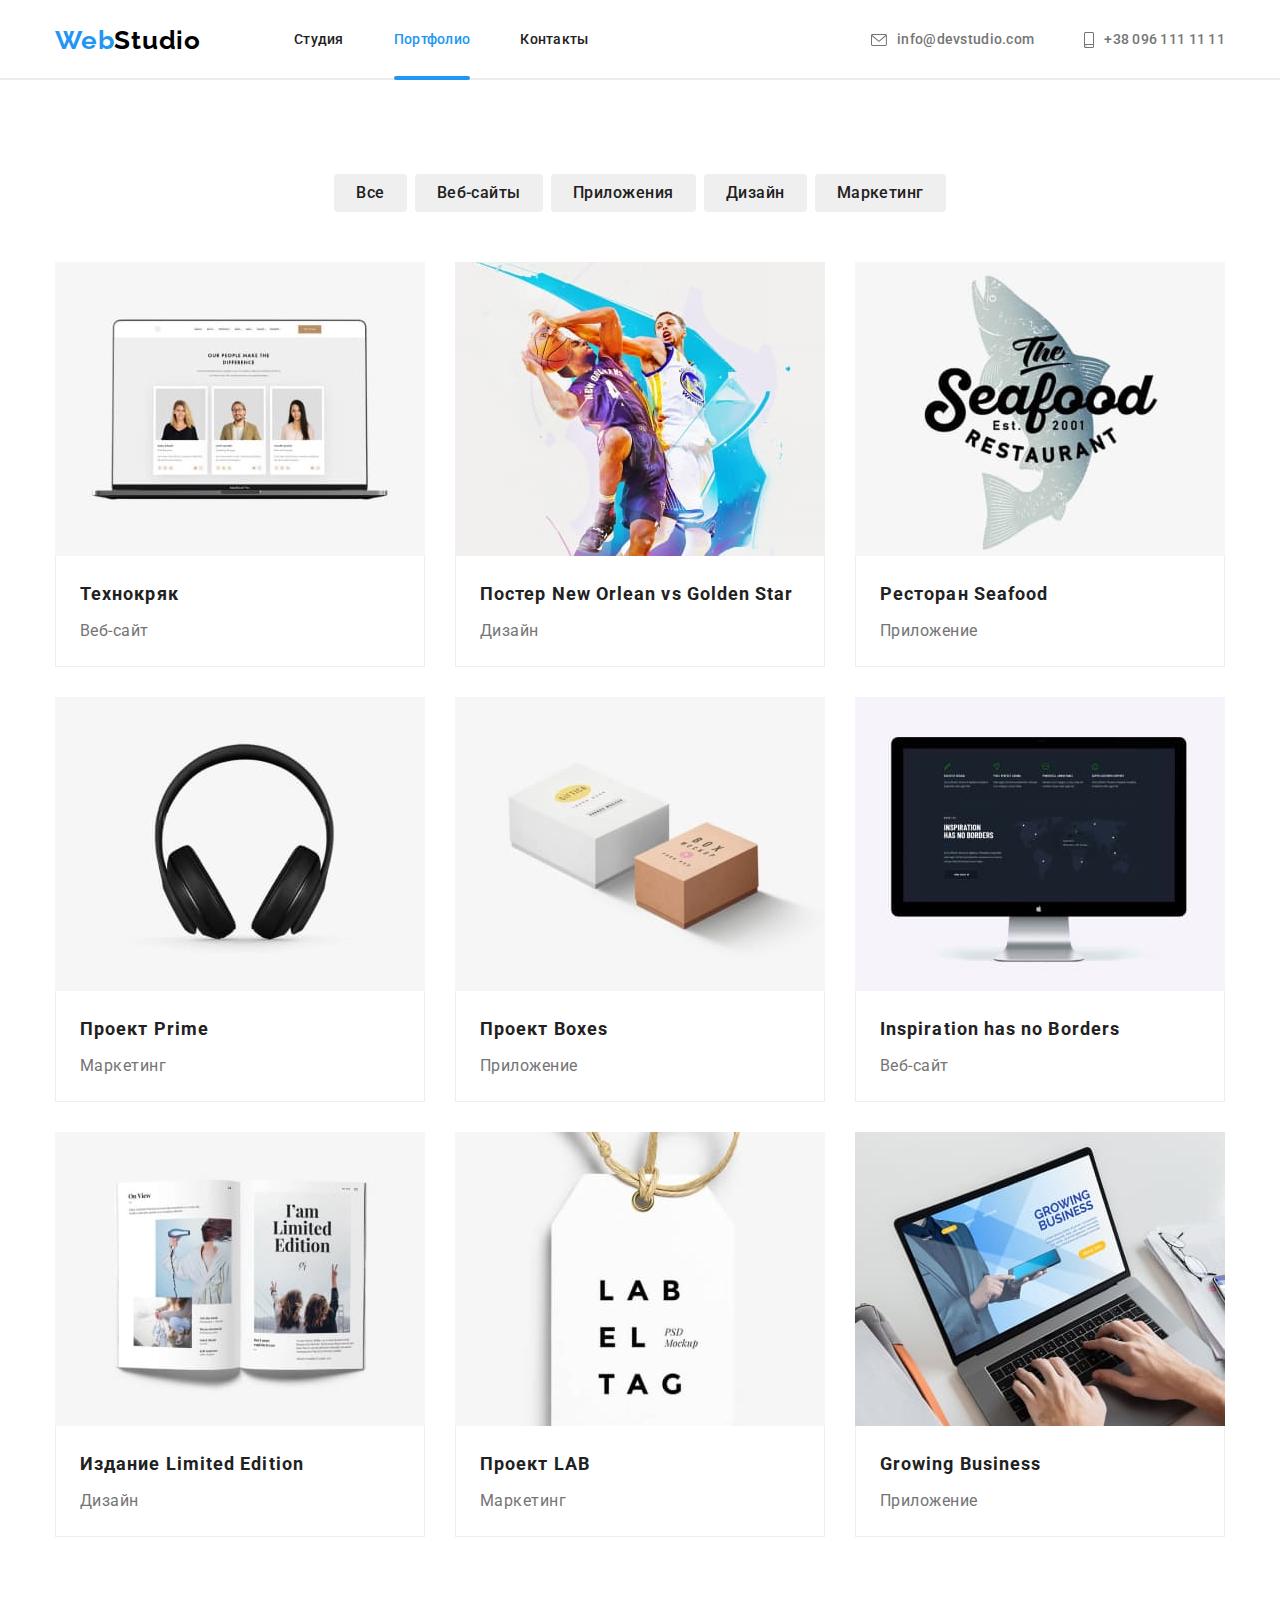
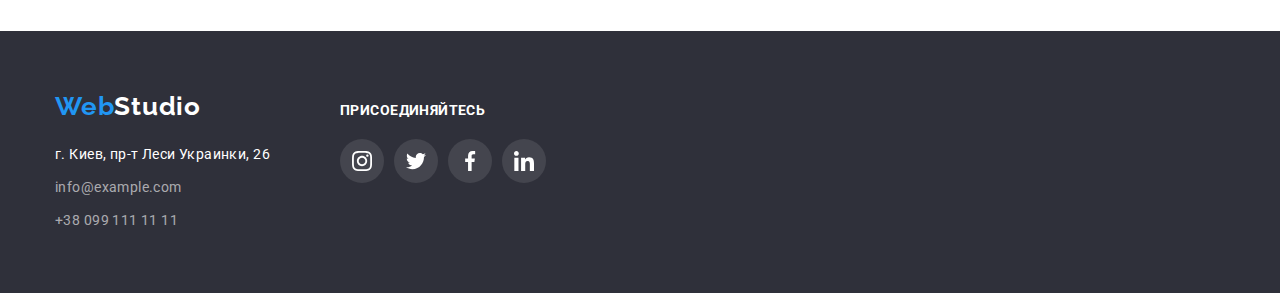
==== portfolio.html @ 0f671690 "подчеркивание в хэдере" ====
<!DOCTYPE html>
<html lang="en">
<head>
    <meta charset="UTF-8">
    <meta name="viewport" content="width=device-width, initial-scale=1.0">
    <title>Document</title>
    <!--подключение шрифтов-->
    <link rel="preconnect" href="https://fonts.gstatic.com">
    <link href="https://fonts.googleapis.com/css2?family=Raleway:wght@700&family=Roboto:wght@400;500;700;900&display=swap" rel="stylesheet">
    <link rel="stylesheet" href="https://cdnjs.cloudflare.com/ajax/libs/modern-normalize/1.0.0/modern-normalize.min.css">    
    <link rel="stylesheet" href="./css/styles.css" />

</head>
<body>
        <header class="header">
            <div class="container main-header">
            <nav class="main-nav">
                <a class="logo" href="/"><span class="logo-web">Web</span>Studio</a>
                <ul class="navigacion">
                    <li class="item"><a class="link" href="./index.html">Студия</a></li>
                    <li class="item"><a class="studio" href="">Портфолио</a></li>
                    <li class="item"><a class="link" href="">Контакты</a></li>
                </ul>
            </nav>
            <ul class="contacts">
                <li class="item">
                    <a class="telefon" href="mailto:info@devstudio.com">
                        <svg class="icon" width="16" height="12"><use href="./images/symbol-defs1.svg#icon-mail"></use></svg>
                        info@devstudio.com
                    </a>
                </li>
                <li class="item">
                    <a class="telefon" href="tel:+380961111111">
                        <svg class="icon" width="10" height="16"><use href="./images/symbol-defs1.svg#icon-smartphone"></use></svg>
                        +38 096 111 11 11</a>
                </li>
            </ul>
               
            </div>
        </header>
    <main>
        <section class="portfolio">
            <div class="container projects">  
            <h1 class="visually-hidder">наши проекты</h1>
            <ul class="filter">
                <li class="item"><button class="filter-button" type="button">Все</button></li>
                <li class="item"><button class="filter-button" type="button">Веб-сайты</button></li>
                <li class="item"><button class="filter-button" type="button">Приложения</button></li>
                <li class="item"><button class="filter-button" type="button">Дизайн</button></li>
                <li class="item"><button class="filter-button" type="button">Маркетинг</button></li>
            </ul>
            
            <ul class="examples">
                <li class="item">
                    <a href="" class="link">
                    <img src="./images/techno.jpg"  alt="" width="370">
                    <div class="examples-content">
                        <h2 class="examples-text">Технокряк</h2>
                        <p>Веб-сайт</p>
                    </div>
                    </a>
                </li>
                <li class="item">
                    <a href="" class="link">
                    <img src="./images/poster.jpg"  alt="" width="370">
                    <div class="examples-content">
                        <h2 class="examples-text">Постер New Orlean vs Golden Star</h2>
                        <p>Дизайн</p>
                    </div>
                    </a>
                </li>
                <li class="item">
                    <a href="" class="link">
                    <img src="./images/restaurant.jpg"  alt="">
                    <div class="examples-content">
                        <h2 class="examples-text">Ресторан Seafood</h2>
                        <p>Приложение</p>
                    </div>
                    </a>
                </li>
                <li class="item">
                    <a href="" class="link">
                    <img src="./images/project-prime.jpg" alt="">
                    <div class="examples-content">
                        <h2 class="examples-text">Проект Prime</h2>
                        <p>Маркетинг</p>
                    </div>
                    </a>
                </li>
                <li class="item">
                    <a href="" class="link">
                    <img src="./images/project-boxes.jpg" alt="">
                    <div class="examples-content">
                        <h2 class="examples-text">Проект Boxes</h2>
                        <p>Приложение</p>
                    </div>
                    </a>
                </li>
                <li class="item">
                    <a href="" class="link">
                    <img src="./images/inspiration.jpg" alt="">
                    <div class="examples-content">
                        <h2 class="examples-text">Inspiration has no Borders</h2>
                        <p>Веб-сайт</p>
                    </div>
                    </a>
                </li>
                <li class="item">
                    <a href="" class="link">
                    <img src="./images/limited.jpg" alt="">
                    <div class="examples-content">
                        <h2 class="examples-text">Издание Limited Edition</h2>
                        <p>Дизайн</p>
                    </div>
                    </a>
                </li>
                <li class="item">
                    <a href="" class="link">
                    <img src="./images/project-lab.jpg" alt="">
                    <div class="examples-content">
                        <h2 class="examples-text">Проект LAB</h2>
                        <p>Маркетинг</p>
                    </div>
                    </a>
                </li>
                <li class="item">
                    <a href="" class="link">
                    <img src="./images/growing.jpg" alt="">
                    <div class="examples-content">
                        <h2 class="examples-text">Growing Business</h2>
                        <p>Приложение</p>
                    </div>
                    </a>
                </li>
            </ul>
            </div>
        </section>
    </main>
    <footer class="footer section">
        <div class="container">
            <div class="address-container">

                <a class="logo-white" href="/"><span class="logo-web">Web</span>Studio</a>
                <address class="footer-address">
                    <p class="address"> г. Киев, пр-т Леси Украинки, 26 </p>
                    <a class="address-tel" href="mailto:info@example.com">info@example.com </a>
                    <a class="address-tel" href="tel:+380991111111">+38 099 111 11 11</a>
                </address>
            </div>    
            <div class="social">
                <p class="social-networks">присоединяйтесь</p>
                <ul class="network">
                    <li class="network-link">
                        <a href="" class="link">
                            <svg class="icon" width="20px" height="20px" > <use href="./images/symbol-defs1.svg#icon-instagram"></use> </svg>
                        </a>
                    </li>
                    <li class="network-link">
                        <a href="" class="link">
                            <svg class="icon" width="20" height="20" > <use href="./images/symbol-defs1.svg#icon-twitter"></use> </svg>
                        </a>
                    </li>
                    <li class="network-link">
                        <a href="" class="link">
                            <svg class="icon" width="20" height="20" > <use href="./images/symbol-defs1.svg#icon-facebook"></use> </svg>
                        </a> 
                    </li>
                    <li class="network-link">
                        <a href="" class="link">
                            <svg class="icon" width="20" height="20" > <use href="./images/symbol-defs1.svg#icon-linkedin"></use> </svg>
                        </a>
                    </li>
                </ul>
            </div>
        </div>
        </footer>
</body>
</html>
---- css/styles.css ----
:root {
--secondary-color: #212121;
--main-color: #757575;
--additional-color: #FFFFFF;
--accent-color: #2196F3;
--logo-color: #000000;
--contacts-color: rgba(255,255,255,0.6);
--bgc-main: #FFFFFF;
--bgc-secondary: #2F303A;
--bgc-additional: #F5F4FA;
}

body{
    background-color: var(--bgc-main);
    color: var(--main-color);
    font-family: Roboto, sans-serif; 
    font-style: normal;   
}
a{
    text-decoration: none;
}
ul{
    list-style: none;
    margin: 0;
    padding: 0;
}
h1,h2,h3,p{
    margin-top: 0;
    margin-bottom: 0;
}
.img {
    display: block;
    max-width: 100%;
    height: auto;
}

.container{
    margin-left: auto;
    margin-right: auto; 
    width: 1200px;
    padding-left: 15px;
    padding-right: 15px;
}

.logo{
    font-family: Raleway, sans-serif;
    color: var(--logo-color);
font-weight: 700;
font-size: 26px;
line-height: 1.19;
letter-spacing: 0.03em;
}
.logo-white{
    color: var(--additional-color);
font-weight: 700;
font-family: Raleway, sans-serif;
font-size: 26px;
line-height: 1.19;
letter-spacing: 0.03em;
}
.logo-web{
    color: var(--accent-color);

}
.header {
    font-weight: 500;
    font-size: 14px;
    line-height: 1.14;
    letter-spacing: 0.02em; 
    position: relative;
}
.header::after{
    content:'';
    height: 2px;
    background-color: #ECECEC;
    position: absolute;
    display: block;
    left: 0;
    bottom: 0;
    width: 100%;

}
.navigacion,.contacts,.main-nav,.main-header{
    display: flex;
}
.main-nav{
    align-items: center;
}
.main-header{
    align-items: center;
}
.navigacion{
    margin-left: 93px;
}
.contacts{
    margin-left: auto;
}

.contacts .telefon{
    display: inline-flex;
    padding-top: 32px;
    padding-bottom: 32px;
    color: var(--main-color); 
    align-items: center;
    /* display: block; */
}

.contacts-icon,.icon{
    fill: currentColor;
}
.contacts .focus:hover,
.contacts .focus:focus{
    color: var(--accent-color);
    fill: currentColor;
}

/* .contacts .mail::before{
    display: inline-block;
    content: '';
    background-image: url(../images/mail-black.svg);
    width: 16px;
    height: 12px;
    margin-right: 10px;
    background-repeat: no-repeat;
    vertical-align: middle;
    color: var(--main-color);
}
.contacts .phone::before{
    display: inline-block;
    content: '';
    background-image: url(../images/smartphone.svg);
    width: 10px;
    height: 16px;
    margin-right: 10px;
    background-repeat: no-repeat;
    background-position: top;
    color: var(--main-color);
    vertical-align: middle;
} */

.navigacion .studio{
    color: var(--accent-color);
    display: block;
    padding-top: 32px;
    padding-bottom: 32px;
    position: relative;
}
.studio::after{
    content: '';
    display: block;
    width: 100%;
    height: 4px;
    background-color: var(--accent-color);
    position: absolute;
    left: 0;
    bottom: 0;
    border-radius: 2px;
    z-index: 2;
}
.navigacion .link{
    color: var(--secondary-color);
    display: block;
    padding-top: 32px;
    padding-bottom: 32px;
}

/*задаем марджин элементам ли кроме последнего*/
.navigacion .item+.item{
    margin-left: 50px;
}
.contacts .item+.item{
    margin-left: 50px;
}
.contacts .item svg{
    margin-right: 10px;
}
.navigacion .link:hover,
.navigacion .link:focus{
    color: var(--accent-color);
}


.hero{
    text-align: center;
    padding-top: 200px;
    padding-bottom: 200px;
    
}
 .hero-cont{
     background:#C4C4C4 ;
    width: 100%;
    background-image: linear-gradient(to right, rgba(47,48,58,0.4),rgba(47,48,58,0.4)), url(../images/fond.jpg);
    background-repeat: no-repeat;
    background-position: center;
    height: 600px;
    max-width: 1600px;
    margin-left: auto;
    margin-right: auto;
    background-size: cover;

} 
.hero .hero-title{
    font-weight: 900;
    font-size: 44px;
    line-height: 1.36;    
    letter-spacing: 0.06em;
    color: var(--additional-color);
    text-transform: uppercase;
    margin-bottom: 30px;
} 
.hero-button{
font-weight: 700;
font-size: 16px;
line-height: 1.88;
letter-spacing: 0.06em;
color: var(--additional-color);
background-color: var(--accent-color);
display: inline-block;
min-width: 200px;
border-radius: 4px;
padding: 10px 32px;
}
/*наши качества*/
.our-quality{
    padding-top: 94px;
}
.visually-hidder{
    position: absolute;
    width: 1px;
    height: 1px;
    margin: -1px;
    border: 0;
    padding: 0;
    clip: rect(0 0 0 0);
    overflow: hidden;
}

.quality .quality-title{
color: var(--secondary-color);
    font-weight: 700;
font-size: 14px;
line-height: 1.14;
letter-spacing: 0.03em;
text-transform: uppercase;
margin-bottom: 10px;
}
.quality .quality-text{
font-weight: 400;
font-size: 14px;
line-height: 1.71;
}
.quality{
    display: flex;
}
.quality-item{
    width: 270px;
}
.quality-item .icon{
    /* border: 1px solid red; */
    height: 120px;
    border-radius: 4px;
    background: var(--additional-color);
    margin-bottom: 30px;
    display: flex;
    justify-content: center;
    align-items: center;
}
/* .quality-item::before{ */
    /* display: block; */
    /* content: ''; */
    /* height: 120px; */
    /* background-repeat: no-repeat; */
    /* background-position: center; */
/* } */
/* .quality-item:nth-child(1)::before{ */
    /* background-image: url(../images/antanna.svg); */
/* } */
/* .quality-item:nth-child(2)::before{ */
    /* background-image: url(../images/clock.svg); */
/* } */
/* .quality-item:nth-child(3)::before{ */
    /* background-image: url(../images/Vector.svg); */
/* } */
/* .quality-item:nth-child(4)::before{ */
    /* background-image: url(../images/astronaut.svg); */
/* } */
.quality .quality-item + .quality-item{
    margin-left: 30px;
}
.section-work{
padding-top: 94px;
padding-bottom: 94px;
}
.section-team{
    background-color: var(--bgc-additional) ;
    padding-top: 94px;
    padding-bottom: 94px;
}
.section-team .team{
    display: flex;
}
.team img{
    display: block;
}
.team .item{
    box-shadow: 0px 1px 3px rgba(0, 0, 0, 0.12), 0px 1px 1px rgba(0, 0, 0, 0.14), 0px 2px 1px rgba(0, 0, 0, 0.2);
    border-radius: 0px 0px 4px 4px;
    background: var(--bgc-main);
    width: 270px;

}

.team .item + .item{
    margin-left: 30px;
}
.team-worker{
    padding: 30px 32px;
    text-align: center;
}
.team .team-name{
    color: var(--secondary-color);
font-weight: 500;
font-size: 16px;
line-height: 1.18;
letter-spacing: 0.03em;
margin-bottom: 10px;
}
.team .team-prof{
font-weight: 400;
font-size: 16px;
line-height: 1.18;
letter-spacing: 0.03em;
margin-bottom: 16px;
}
.section-title{
color: var(--secondary-color);
    font-weight: 700;
font-size: 36px;
line-height: 1.17;
text-align: center;
margin-bottom: 50px;
}
.section-work-list img{
    display: block;
}
.section-work-list{
    display: flex;
}
.section-work-list .item + .item{
    margin-left: 30px;
}

.team .team-name{
    color: var(--secondary-color);
font-weight: 500;
font-size: 16px;
line-height: 1.18;
text-align: center;
letter-spacing: 0.03em;
margin-bottom: 10px;
}
.team .team-prof{
font-weight: 400;
font-size: 16px;
line-height: 1.18;
text-align: center;
letter-spacing: 0.03em;
}
.clients{
    padding-top: 94px;
    padding-bottom: 94px;
}
.clients h2{
    margin-bottom: 50px;
}

.clients-list{
    display: flex;
}
.clients-list .clients-link + .clients-link{
    margin-left: 30px;
}

/* задаем цвет иконок в секции наша команда и постоянные клиенты */
.team-worker .network .icon{
    fill:currentColor;

}
.clients-link .icon{
    fill:currentColor;

}

.team-worker .network-link .link:hover,
.team-worker .network-link .link:focus{
    color: var(--additional-color);
    border: 1px solid var(--accent-color);
    background: var(--accent-color);
    border-radius: 50%;

}

.network-link .link{
    display: flex;
    width: 44px;
    height: 44px;
   justify-content: center;
    align-items: center; 
    color: #AFB1B8;
}

.clients-link .link{
    display: flex;
    border-radius: 4px; 
    width: 170px;
    height: 90px; 
    border: 1px solid #AFB1B8;

    justify-content: center;
    align-items: center;
    color: #AFB1B8;
}

.clients-link .link:hover,
.clients-link .link:focus{
    border: 1px solid var(--accent-color);
    color: var(--accent-color);
    border-radius: 4px; 

}

.footer{
background-color: var(--bgc-secondary);
font-weight: 400;
font-size: 14px;
line-height: 1.71;
letter-spacing: 0.03em;
padding-top: 60px;
padding-bottom: 60px;
}
.footer .address{
color: var(--additional-color);
font-style: normal;
}

.footer-address{
    margin-top: 20px;
}
.address-tel{
    display: flex;
    margin-top: 9px;
}
.footer .address-tel{
color: var(--contacts-color);
font-style: normal;
}
.address-container{
    margin-right: 70px;
}
.network{
    display: flex;
}
.social-networks{
    font-size: 14px;
    font-weight: 700;
    line-height: 1.14;
    letter-spacing: 0.03em;
    text-transform: uppercase;
    color: var(--additional-color);
    margin-bottom: 20px;
}
.social .link{
    background: #44454E;
}
.network .network-link+.network-link{
    margin-left: 10px;
}
.social .network .link{
/* border: 1px solid  #44454E; */
border-radius: 50%;

}

.footer .container{
    display: flex;
    align-items: baseline;
}
.social .network-link .icon{
    fill: var(--additional-color);
}
.footer .network-link .link:hover,
.footer .network-link .link:focus{
    background: var(--accent-color);
}

/*стили Портфолио*/
.portfolio h2{
font-weight: 700;
font-size: 18px;
line-height: 2;
letter-spacing: 0.06em;
color: var(--secondary-color);
}
.portfolio p{
font-weight: 400;
font-size: 16px;
line-height: 1.88;
letter-spacing: 0.03em;
color: var(--main-color);
}
.projects.container{
padding-top: 94px;
padding-bottom: 94px;
}

.filter-button{
font-weight: 500;
font-size: 16px;
line-height: 1.62;
text-align: center;
letter-spacing: 0.03em;
color: var(--secondary-color);
font-family: Roboto, sans-serif;
border-radius: 4px;
padding: 6px 22px;
border-style: none;
}

.filter{
    display: flex;
    justify-content: center;
    margin-bottom: 50px;
}
.filter .item + .item{
    margin-left: 8px;
}
.examples .item a{
    display: block;
}
.examples .item img{
    display: block;
}
.examples{
    display: flex;
    flex-wrap: wrap;
}
.examples-content{
    padding: 20px 24px;
    border: 1px solid #EEEEEE;
    border-top: none;
}
.examples-text {
    margin-bottom: 4px;
}
.examples .item{
    width: calc((100% - 60px) / 3);
    margin-right: 30px;
    margin-bottom: 30px;
}
.examples .item:nth-child(3n){
    margin-right: 0;
}
.examples .item:nth-last-child(-n + 3){
    margin-bottom: 0;
}
.examples .link:hover{
    box-shadow: 0px 1px 1px rgba(0, 0, 0, 0.12), 0px 4px 4px rgba(0, 0, 0, 0.06), 1px 4px 6px rgba(0, 0, 0, 0.16);
}

.filter .filter-button:hover,
.filter .filter-button:focus{
    color: var(--additional-color);
    background-color: var(--accent-color);
}
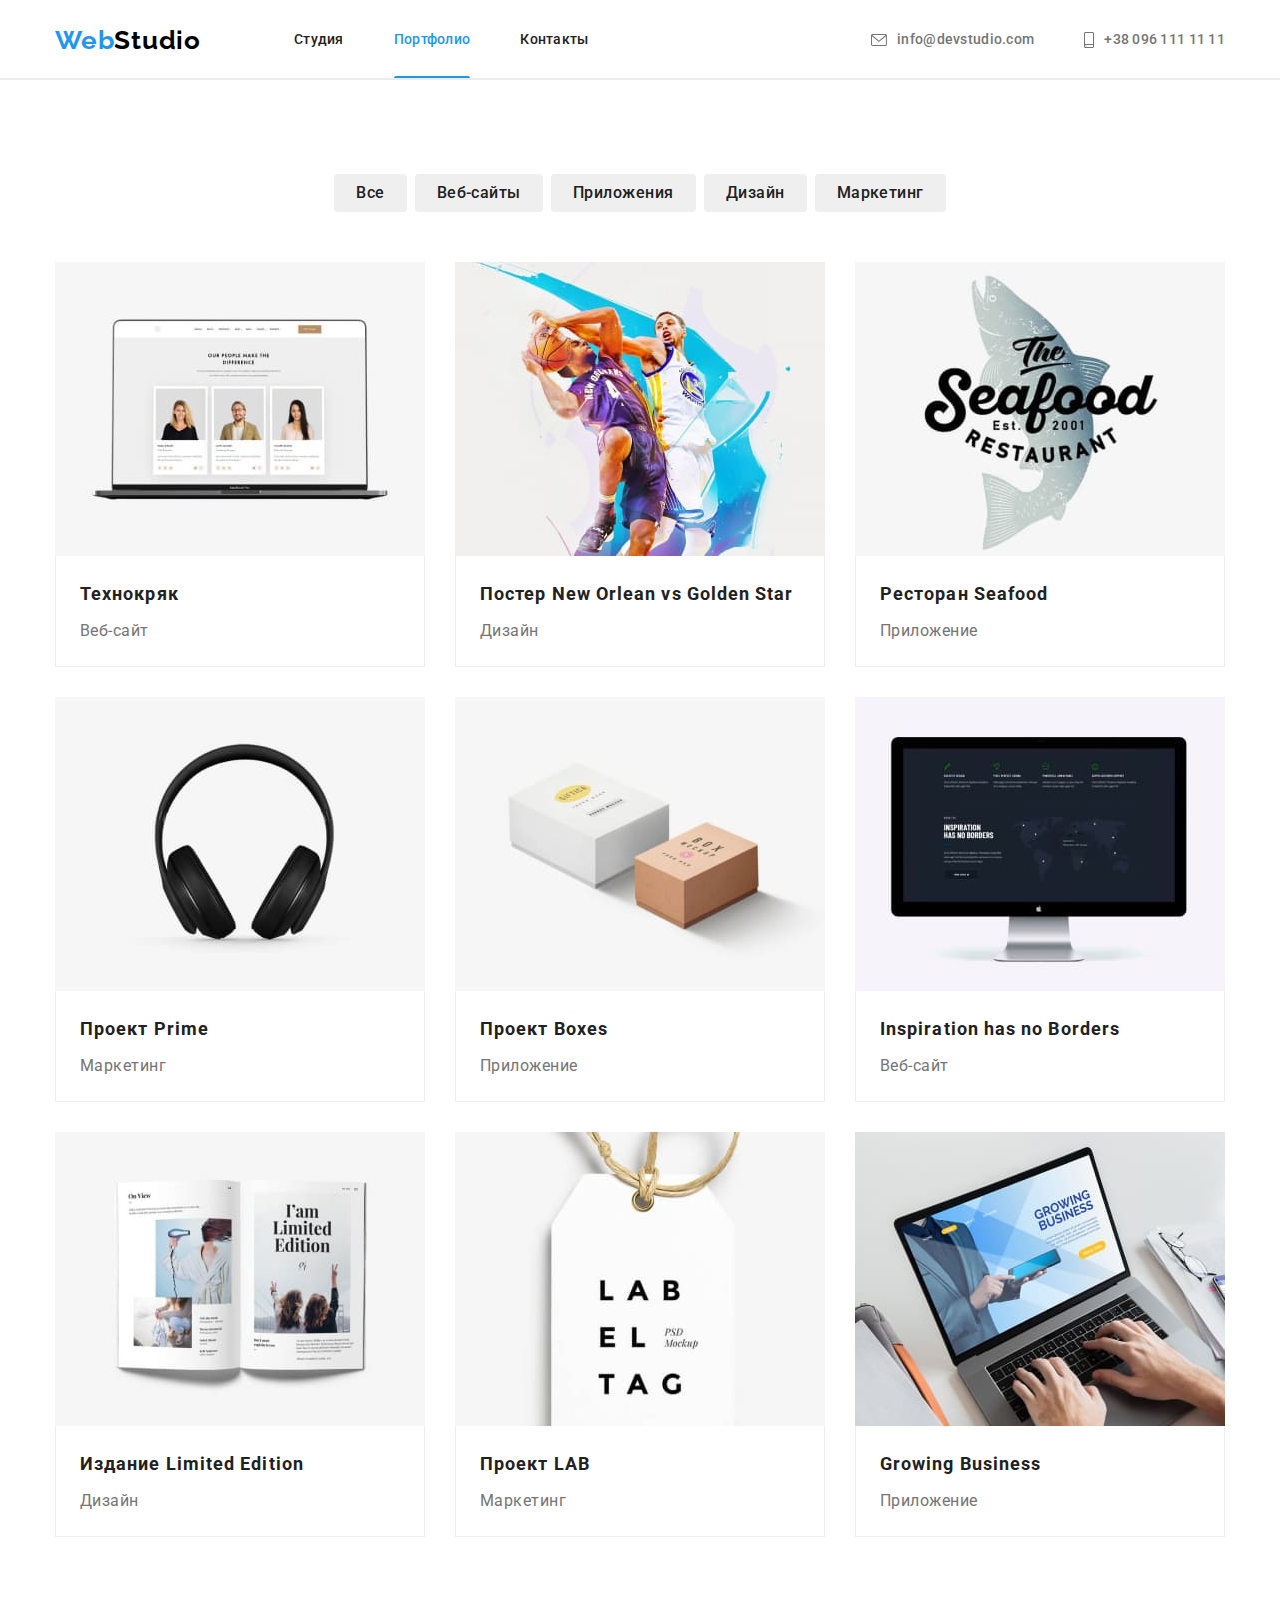
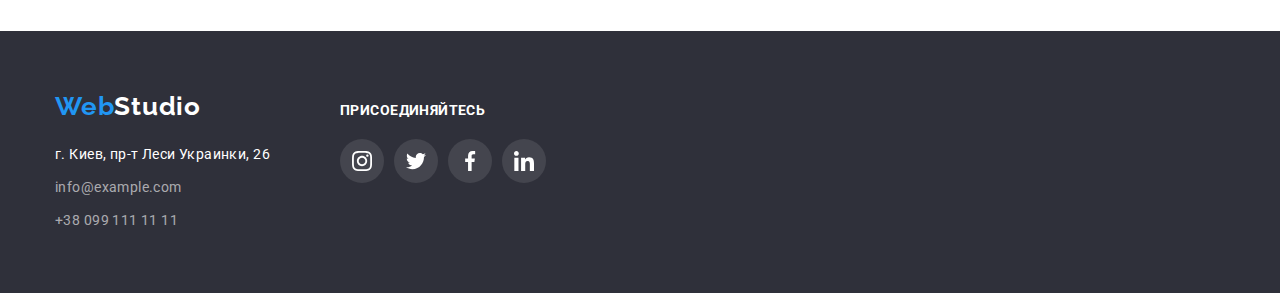
==== commit 732cfbb2: "анимация переходов,наложение текста на картинку" ====
--- a/portfolio.html
+++ b/portfolio.html
@@ -53,7 +53,10 @@
             <ul class="examples">
                 <li class="item">
                     <a href="" class="link">
-                    <img src="./images/techno.jpg"  alt="" width="370">
+                    <div class="img-overlay">
+                        <img src="./images/techno.jpg"  alt="" width="370">
+                        <p class="overlay">Технокряк это современная площадка распространения коронавируса. Компании используют эту платформу для цифрового шпионажа и атак на защищённые сервера конкурентов.</p>
+                    </div>
                     <div class="examples-content">
                         <h2 class="examples-text">Технокряк</h2>
                         <p>Веб-сайт</p>
@@ -62,7 +65,10 @@
                 </li>
                 <li class="item">
                     <a href="" class="link">
-                    <img src="./images/poster.jpg"  alt="" width="370">
+                    <div class="img-overlay">
+                        <img src="./images/poster.jpg"  alt="" width="370">
+                        <p class="overlay">Технокряк это современная площадка распространения коронавируса. Компании используют эту платформу для цифрового шпионажа и атак на защищённые сервера конкурентов.</p>
+                    </div>
                     <div class="examples-content">
                         <h2 class="examples-text">Постер New Orlean vs Golden Star</h2>
                         <p>Дизайн</p>
@@ -71,7 +77,10 @@
                 </li>
                 <li class="item">
                     <a href="" class="link">
-                    <img src="./images/restaurant.jpg"  alt="">
+                    <div class="img-overlay">
+                        <img src="./images/restaurant.jpg"  alt="">
+                        <p class="overlay">Технокряк это современная площадка распространения коронавируса. Компании используют эту платформу для цифрового шпионажа и атак на защищённые сервера конкурентов.</p>
+                    </div>
                     <div class="examples-content">
                         <h2 class="examples-text">Ресторан Seafood</h2>
                         <p>Приложение</p>
@@ -80,7 +89,10 @@
                 </li>
                 <li class="item">
                     <a href="" class="link">
-                    <img src="./images/project-prime.jpg" alt="">
+                    <div class="img-overlay">
+                        <img src="./images/project-prime.jpg" alt="">
+                        <p class="overlay">Технокряк это современная площадка распространения коронавируса. Компании используют эту платформу для цифрового шпионажа и атак на защищённые сервера конкурентов.</p>
+                    </div>
                     <div class="examples-content">
                         <h2 class="examples-text">Проект Prime</h2>
                         <p>Маркетинг</p>
@@ -89,7 +101,10 @@
                 </li>
                 <li class="item">
                     <a href="" class="link">
-                    <img src="./images/project-boxes.jpg" alt="">
+                    <div class="img-overlay">
+                        <img src="./images/project-boxes.jpg" alt="">
+                        <p class="overlay">Технокряк это современная площадка распространения коронавируса. Компании используют эту платформу для цифрового шпионажа и атак на защищённые сервера конкурентов.</p>
+                    </div>
                     <div class="examples-content">
                         <h2 class="examples-text">Проект Boxes</h2>
                         <p>Приложение</p>
@@ -98,7 +113,10 @@
                 </li>
                 <li class="item">
                     <a href="" class="link">
-                    <img src="./images/inspiration.jpg" alt="">
+                    <div class="img-overlay">
+                        <img src="./images/inspiration.jpg" alt="">
+                        <p class="overlay">Технокряк это современная площадка распространения коронавируса. Компании используют эту платформу для цифрового шпионажа и атак на защищённые сервера конкурентов.</p>
+                    </div>
                     <div class="examples-content">
                         <h2 class="examples-text">Inspiration has no Borders</h2>
                         <p>Веб-сайт</p>
@@ -107,7 +125,10 @@
                 </li>
                 <li class="item">
                     <a href="" class="link">
-                    <img src="./images/limited.jpg" alt="">
+                    <div class="img-overlay">
+                        <img src="./images/limited.jpg" alt="">
+                        <p class="overlay">Технокряк это современная площадка распространения коронавируса. Компании используют эту платформу для цифрового шпионажа и атак на защищённые сервера конкурентов.</p>
+                    </div>
                     <div class="examples-content">
                         <h2 class="examples-text">Издание Limited Edition</h2>
                         <p>Дизайн</p>
@@ -116,7 +137,10 @@
                 </li>
                 <li class="item">
                     <a href="" class="link">
-                    <img src="./images/project-lab.jpg" alt="">
+                    <div class="img-overlay">
+                        <img src="./images/project-lab.jpg" alt="">
+                        <p class="overlay">Технокряк это современная площадка распространения коронавируса. Компании используют эту платформу для цифрового шпионажа и атак на защищённые сервера конкурентов.</p>
+                    </div>
                     <div class="examples-content">
                         <h2 class="examples-text">Проект LAB</h2>
                         <p>Маркетинг</p>
@@ -125,7 +149,10 @@
                 </li>
                 <li class="item">
                     <a href="" class="link">
-                    <img src="./images/growing.jpg" alt="">
+                    <div class="img-overlay">
+                        <img src="./images/growing.jpg" alt="">
+                        <p class="overlay">Технокряк это современная площадка распространения коронавируса. Компании используют эту платформу для цифрового шпионажа и атак на защищённые сервера конкурентов.</p>
+                    </div>
                     <div class="examples-content">
                         <h2 class="examples-text">Growing Business</h2>
                         <p>Приложение</p>
--- a/css/styles.css
+++ b/css/styles.css
@@ -103,6 +103,9 @@
     color: var(--main-color); 
     align-items: center;
     /* display: block; */
+    /* transition-property: color, transform;
+  transition-duration: 250ms; */
+  transition: color 250ms cubic-bezier(0.4, 0, 0.2, 1);
 }
 
 .contacts-icon,.icon{
@@ -112,6 +115,8 @@
 .contacts .focus:focus{
     color: var(--accent-color);
     fill: currentColor;
+    /* transition: transform 250ms cubic-bezier(0.4, 0, 0.2, 1); */
+
 }
 
 /* .contacts .mail::before{
@@ -155,13 +160,16 @@
     left: 0;
     bottom: 0;
     border-radius: 2px;
-    z-index: 2;
+    /* z-index: 1; */
 }
 .navigacion .link{
     color: var(--secondary-color);
     display: block;
     padding-top: 32px;
     padding-bottom: 32px;
+    /* transition-property: color, transform;
+  transition-duration: 250ms; */
+  transition: color 250ms cubic-bezier(0.4, 0, 0.2, 1);
 }
 
 /*задаем марджин элементам ли кроме последнего*/
@@ -209,6 +217,7 @@
     margin-bottom: 30px;
 } 
 .hero-button{
+    margin: 0;
 font-weight: 700;
 font-size: 16px;
 line-height: 1.88;
@@ -219,7 +228,64 @@
 min-width: 200px;
 border-radius: 4px;
 padding: 10px 32px;
-}
+cursor: pointer;
+border: none;
+}
+.backdrop{
+    position: fixed;
+    top: 0;
+    left: 0;
+    width: 100%;
+    height: 100%;
+    background: rgba(0, 0, 0, 0.2);
+        opacity: 1;
+
+}
+.modal {
+    width: 528px;
+    height: 581px;
+    background-color: #fff;
+    position: absolute;
+    top: 50%;
+    left: 50%;
+    transform: translate(-50%,-50%) scale(1);
+    transition: transform 250ms cubic-bezier(0.4, 0, 0.2, 1);
+
+}
+
+.close-modal{
+    position: absolute;
+    top: 8px;
+    right: 8px;
+    display: block;
+    display: flex;
+    border-radius: 50%;
+    padding: 8px;
+    cursor: pointer;
+    background-color: #fff;
+    border: 1px solid rgba(0, 0, 0, 0.1);
+    }
+    
+.backdrop.is-hidden .modal{
+    transform: translate(-50%,-50%) scale(0.8);
+
+
+}
+
+.backdrop.is-hidden{
+    opacity: 0;
+    pointer-events: none;
+}
+
+/* .button-close-modal{
+    display: block;
+    display: flex;
+color: #000;
+justify-content: center;
+align-items: center;
+margin: 0;
+border-radius: 50%;
+} */
 /*наши качества*/
 .our-quality{
     padding-top: 94px;
@@ -349,7 +415,31 @@
 .section-work-list .item + .item{
     margin-left: 30px;
 }
-
+.work-overlay{
+    margin: 0;
+    font-family: Roboto,sans-serif;
+font-weight: 700;
+font-size: 14px;
+line-height: 1.14;
+text-align: center;
+letter-spacing: 0.03em;
+text-transform: uppercase;
+color: #FFFFFF;
+padding: 27px 82px;
+background: rgba(47, 48, 58, 0.8);
+width: 370px;
+display: block;
+position: absolute;
+bottom: 0;
+left: 0;
+
+}
+.section-work .item{
+    position: relative;
+}
+.section-work .work-overlay{
+
+}
 .team .team-name{
     color: var(--secondary-color);
 font-weight: 500;
@@ -391,6 +481,21 @@
 
 }
 
+
+.network-link .link{
+    display: flex;
+    width: 44px;
+    height: 44px;
+   justify-content: center;
+    align-items: center; 
+    color: #AFB1B8;
+    transition: color 250ms cubic-bezier(0.4, 0, 0.2, 1),
+    background 250ms cubic-bezier(0.4, 0, 0.2, 1);
+
+
+
+}
+
 .team-worker .network-link .link:hover,
 .team-worker .network-link .link:focus{
     color: var(--additional-color);
@@ -399,16 +504,6 @@
     border-radius: 50%;
 
 }
-
-.network-link .link{
-    display: flex;
-    width: 44px;
-    height: 44px;
-   justify-content: center;
-    align-items: center; 
-    color: #AFB1B8;
-}
-
 .clients-link .link{
     display: flex;
     border-radius: 4px; 
@@ -419,6 +514,8 @@
     justify-content: center;
     align-items: center;
     color: #AFB1B8;
+    transition: color 250ms cubic-bezier(0.4, 0, 0.2, 1), border 250ms cubic-bezier(0.4, 0, 0.2, 1);
+
 }
 
 .clients-link .link:hover,
@@ -471,6 +568,8 @@
 }
 .social .link{
     background: #44454E;
+    transition: background 250ms cubic-bezier(0.4, 0, 0.2, 1);
+
 }
 .network .network-link+.network-link{
     margin-left: 10px;
@@ -524,6 +623,8 @@
 border-radius: 4px;
 padding: 6px 22px;
 border-style: none;
+transition: color 250ms cubic-bezier(0.4, 0, 0.2, 1), background-color 250ms cubic-bezier(0.4, 0, 0.2, 1);
+
 }
 
 .filter{
@@ -557,16 +658,47 @@
     margin-right: 30px;
     margin-bottom: 30px;
 }
+.examples .overlay{
+    position: absolute;
+    top: 0;
+    left: 0;
+    width: 370px;
+    height: 294px;
+    padding: 63px 24px;
+    font-family: Roboto, sans-serif;
+font-weight: 400;
+font-size: 18px;
+line-height: 1.56;
+letter-spacing: 0.03em;
+background: rgba(33, 150, 243, 0.9);
+color: var(--additional-color);
+transform: translateY(100%);
+transition: transform 250ms cubic-bezier(0.4, 0, 0.2, 1);
+}
 .examples .item:nth-child(3n){
     margin-right: 0;
 }
 .examples .item:nth-last-child(-n + 3){
     margin-bottom: 0;
 }
+.examples .link{
+    transition: box-shadow 250ms cubic-bezier(0.4, 0, 0.2, 1);
+
+}
 .examples .link:hover{
     box-shadow: 0px 1px 1px rgba(0, 0, 0, 0.12), 0px 4px 4px rgba(0, 0, 0, 0.06), 1px 4px 6px rgba(0, 0, 0, 0.16);
-}
-
+
+}
+.examples .img-overlay{
+    position: relative;
+    overflow: hidden;
+
+}
+.examples .link:hover .overlay{
+    transform:translate(0);
+
+
+}
 .filter .filter-button:hover,
 .filter .filter-button:focus{
     color: var(--additional-color);
